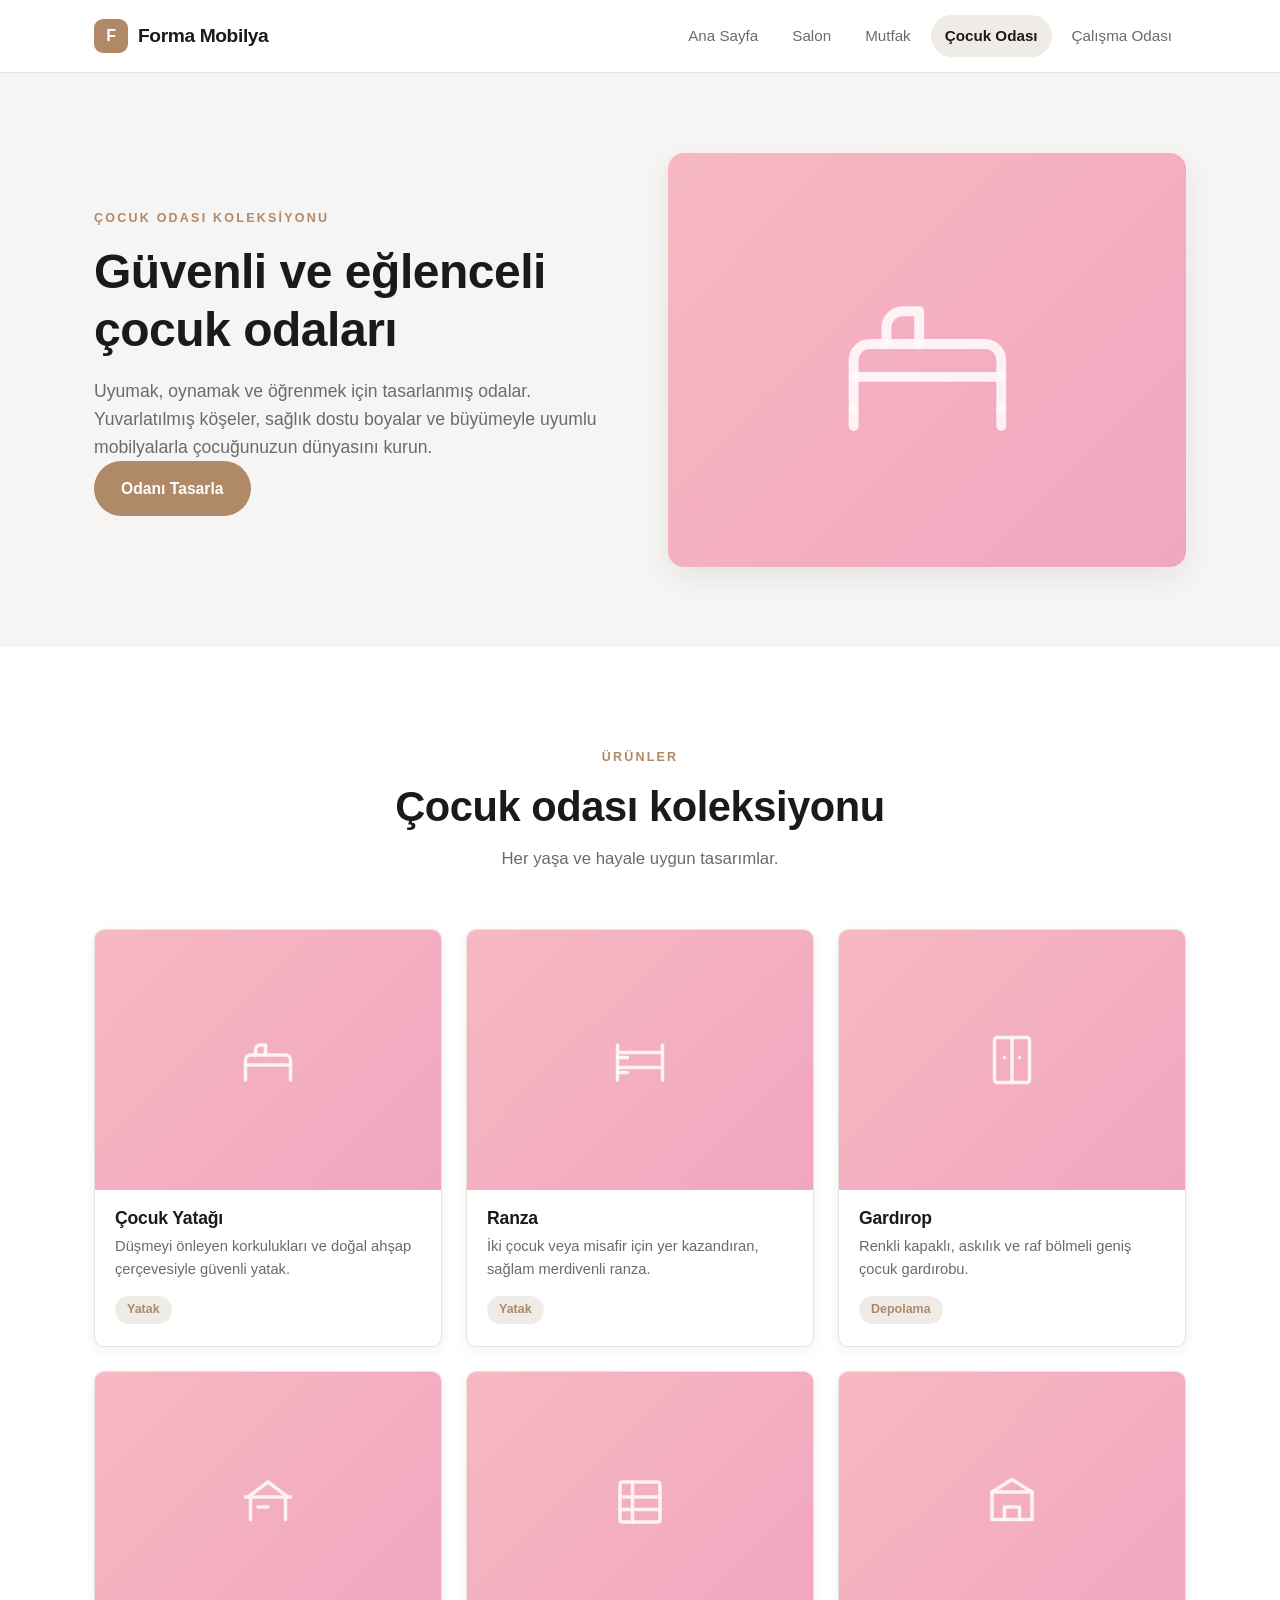
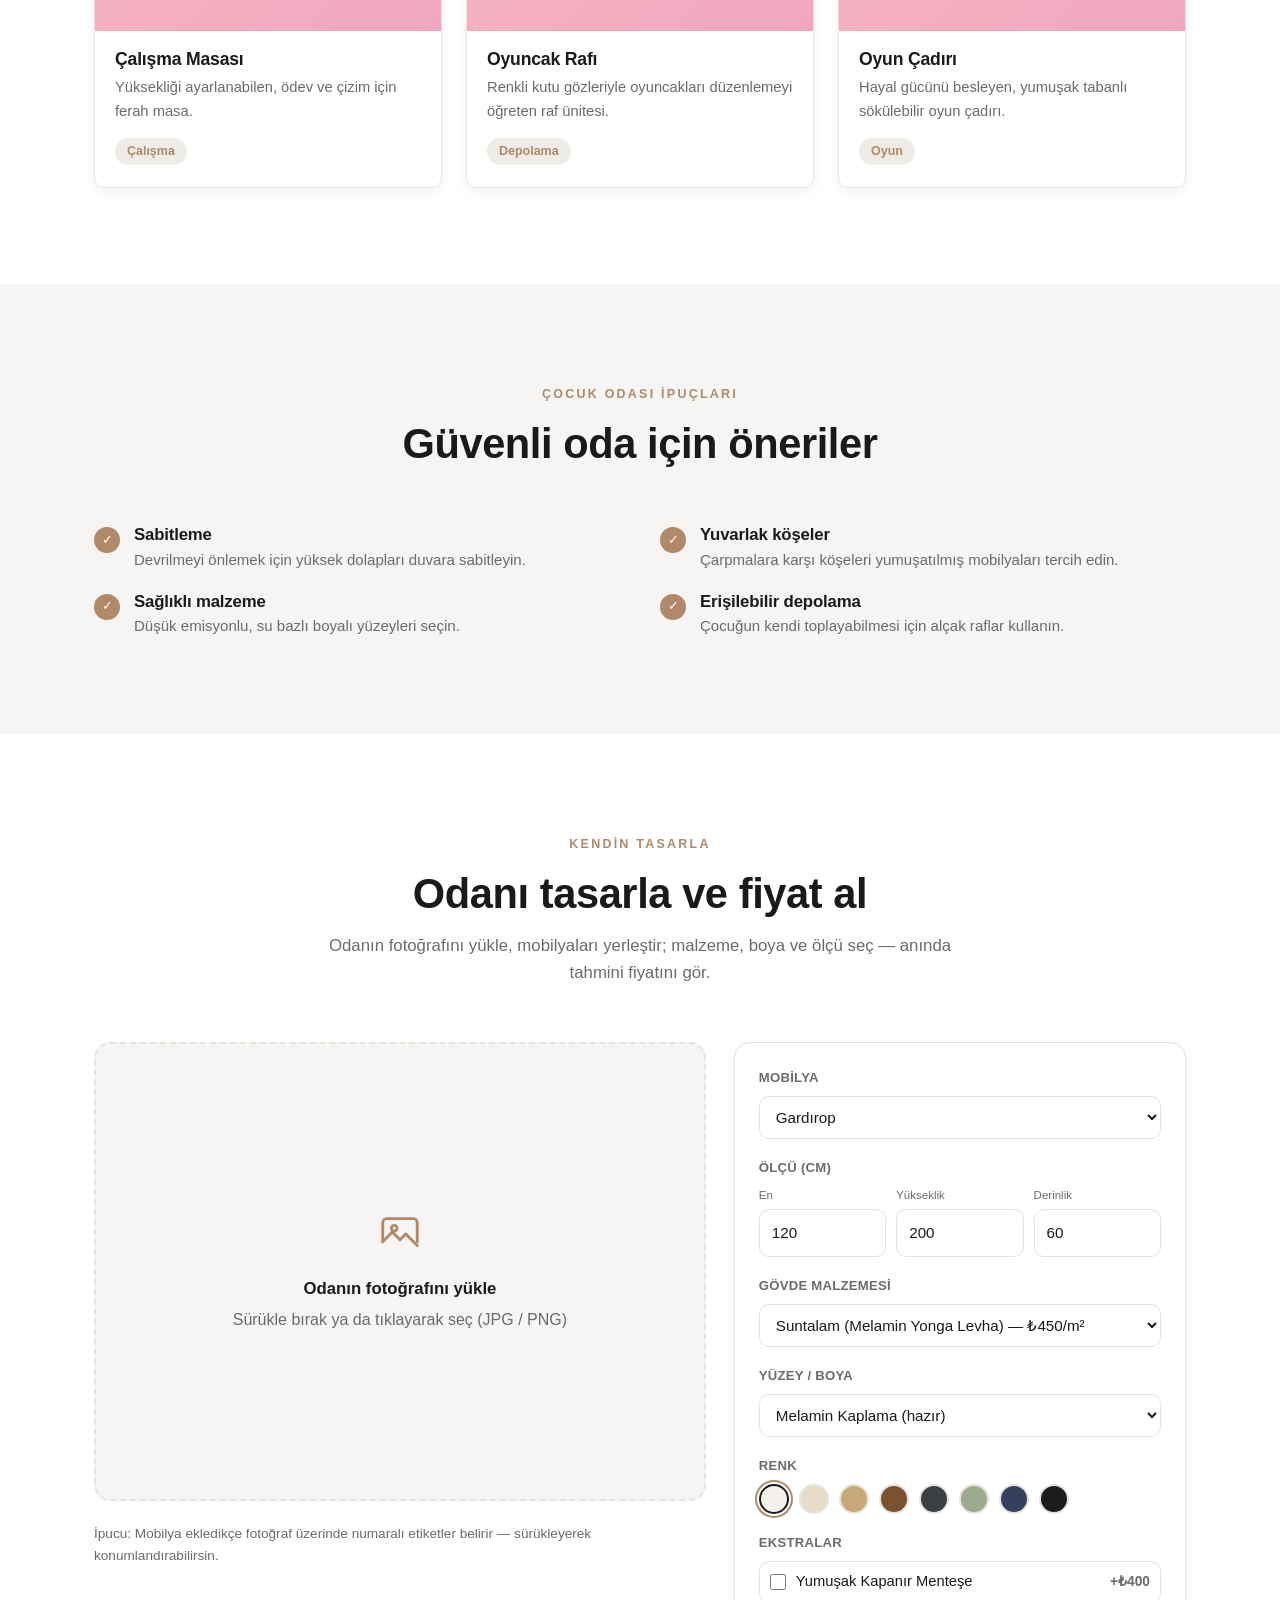
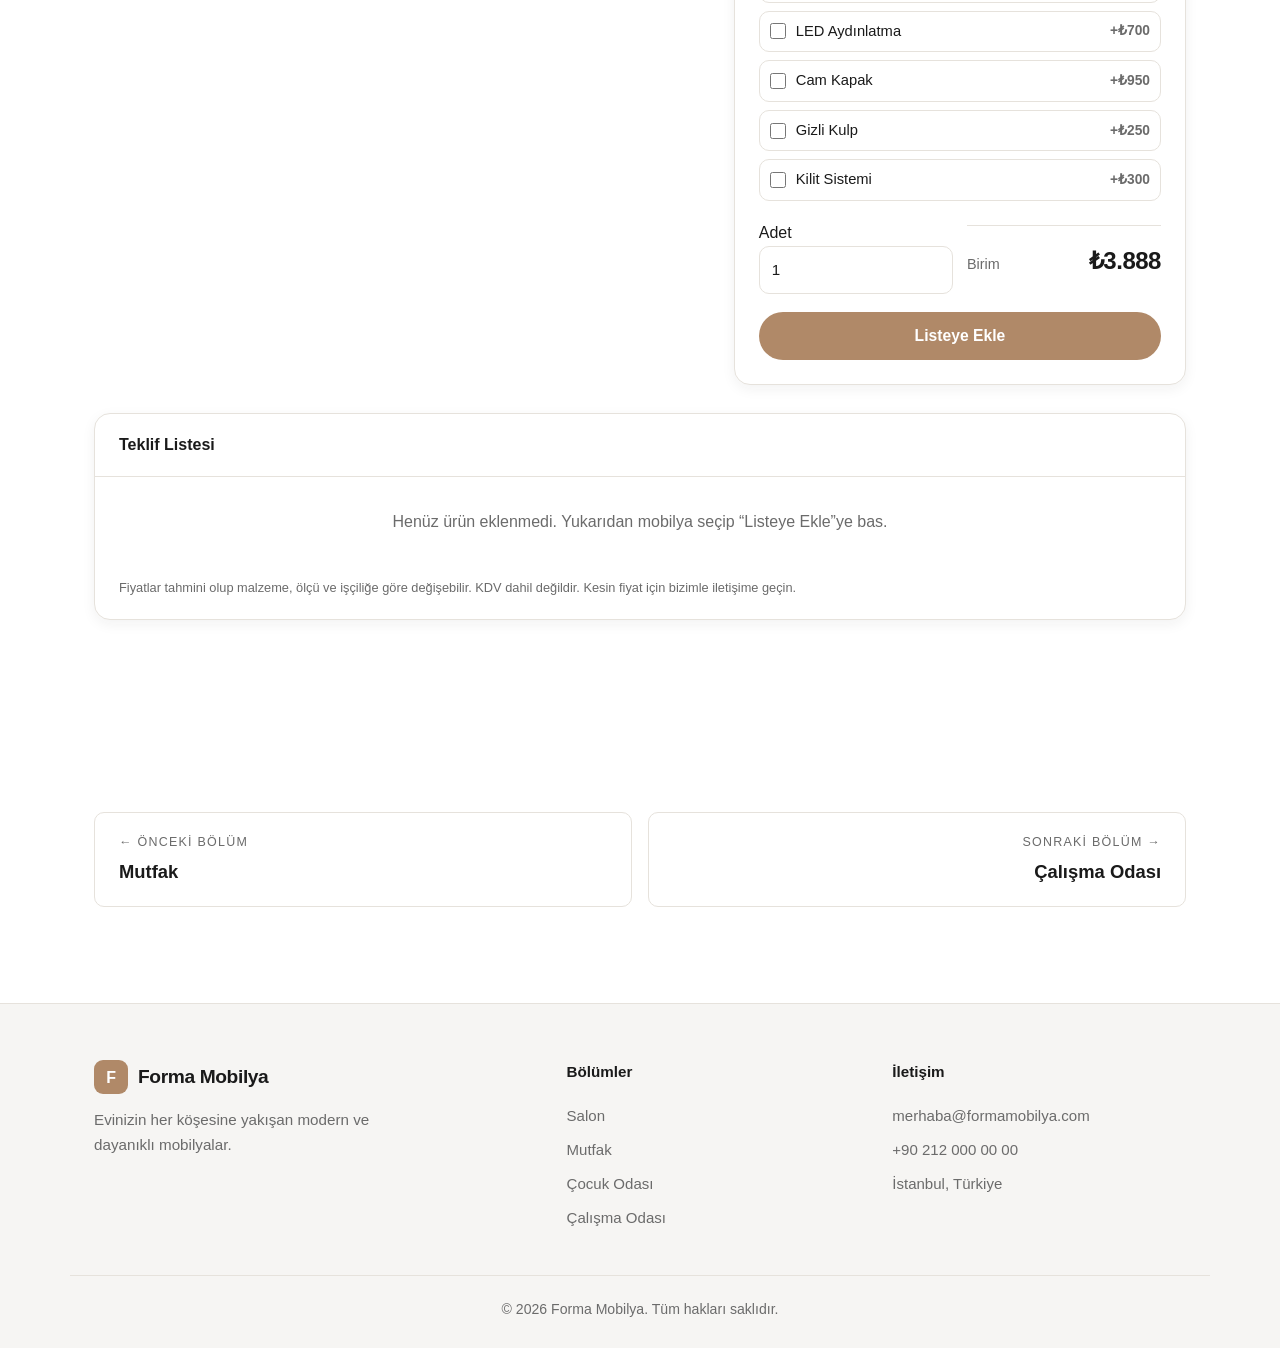
==== cocuk-odasi.html @ b3ec8edc "Forma Mobilya tanıtım sitesi: çok sayfalı yapı + Odanı Tasarla konfigüratörü" ====
<!DOCTYPE html>
<html lang="tr">
  <head>
    <meta charset="UTF-8" />
    <meta name="viewport" content="width=device-width, initial-scale=1.0" />
    <title>Çocuk Odası — Forma Mobilya</title>
    <meta
      name="description"
      content="Forma Mobilya çocuk odası koleksiyonu: çocuk yatakları, ranzalar, gardıroplar ve çalışma masaları."
    />
    <link rel="stylesheet" href="css/style.css" />
    <link rel="stylesheet" href="css/configurator.css" />
  </head>
  <body>
    <!-- Header -->
    <header class="site-header">
      <div class="container nav">
        <a href="index.html" class="brand">
          <span class="brand-mark">F</span>
          Forma Mobilya
        </a>
        <button class="nav-toggle" aria-label="Menü" aria-expanded="false">
          <span></span><span></span><span></span>
        </button>
        <nav class="nav-links">
          <a href="index.html">Ana Sayfa</a>
          <a href="salon.html">Salon</a>
          <a href="mutfak.html">Mutfak</a>
          <a href="cocuk-odasi.html">Çocuk Odası</a>
          <a href="calisma-odasi.html">Çalışma Odası</a>
        </nav>
      </div>
    </header>

    <!-- Page hero -->
    <section class="page-hero">
      <div class="container page-hero-grid">
        <div class="reveal">
          <span class="eyebrow">Çocuk odası koleksiyonu</span>
          <h1>Güvenli ve eğlenceli çocuk odaları</h1>
          <p>
            Uyumak, oynamak ve öğrenmek için tasarlanmış odalar. Yuvarlatılmış
            köşeler, sağlık dostu boyalar ve büyümeyle uyumlu mobilyalarla
            çocuğunuzun dünyasını kurun.
          </p>
          <div class="hero-actions">
            <a href="#tasarla" class="btn btn--primary">Odanı Tasarla</a>
          </div>
        </div>
        <div class="page-hero-visual bg-cocuk reveal" aria-hidden="true">
          <svg viewBox="0 0 24 24" fill="none" stroke="currentColor" stroke-width="1.2" stroke-linecap="round" stroke-linejoin="round"><path d="M3 18v-6a2 2 0 0 1 2-2h14a2 2 0 0 1 2 2v6"/><path d="M3 14h18M3 18v2M21 18v2"/><path d="M7 10V8a2 2 0 0 1 2-2h2v4"/></svg>
        </div>
      </div>
    </section>

    <!-- Ürün galerisi -->
    <section class="section">
      <div class="container">
        <div class="section-head reveal">
          <span class="eyebrow">Ürünler</span>
          <h2>Çocuk odası koleksiyonu</h2>
          <p>Her yaşa ve hayale uygun tasarımlar.</p>
        </div>
        <div class="product-grid">
          <article class="product-card reveal">
            <div class="product-visual bg-cocuk"><svg viewBox="0 0 24 24" fill="none" stroke="currentColor" stroke-width="1.4" stroke-linecap="round" stroke-linejoin="round"><path d="M3 18v-6a2 2 0 0 1 2-2h14a2 2 0 0 1 2 2v6"/><path d="M3 14h18M3 18v2M21 18v2"/><path d="M7 10V8a2 2 0 0 1 2-2h2v4"/></svg></div>
            <div class="product-body">
              <h3>Çocuk Yatağı</h3>
              <p>Düşmeyi önleyen korkulukları ve doğal ahşap çerçevesiyle güvenli yatak.</p>
              <span class="product-tag">Yatak</span>
            </div>
          </article>

          <article class="product-card reveal">
            <div class="product-visual bg-cocuk"><svg viewBox="0 0 24 24" fill="none" stroke="currentColor" stroke-width="1.4" stroke-linecap="round" stroke-linejoin="round"><path d="M3 20V6M21 20V6M3 9h18M3 15h18"/><path d="M3 11h4M3 17h4"/></svg></div>
            <div class="product-body">
              <h3>Ranza</h3>
              <p>İki çocuk veya misafir için yer kazandıran, sağlam merdivenli ranza.</p>
              <span class="product-tag">Yatak</span>
            </div>
          </article>

          <article class="product-card reveal">
            <div class="product-visual bg-cocuk"><svg viewBox="0 0 24 24" fill="none" stroke="currentColor" stroke-width="1.4" stroke-linecap="round" stroke-linejoin="round"><rect x="5" y="3" width="14" height="18" rx="1"/><path d="M12 3v18M9 11h.01M15 11h.01"/></svg></div>
            <div class="product-body">
              <h3>Gardırop</h3>
              <p>Renkli kapaklı, askılık ve raf bölmeli geniş çocuk gardırobu.</p>
              <span class="product-tag">Depolama</span>
            </div>
          </article>

          <article class="product-card reveal">
            <div class="product-visual bg-cocuk"><svg viewBox="0 0 24 24" fill="none" stroke="currentColor" stroke-width="1.4" stroke-linecap="round" stroke-linejoin="round"><path d="M3 10h18M5 10v9M19 10v9"/><path d="M4 10 12 4l8 6M8 14h4"/></svg></div>
            <div class="product-body">
              <h3>Çalışma Masası</h3>
              <p>Yüksekliği ayarlanabilen, ödev ve çizim için ferah masa.</p>
              <span class="product-tag">Çalışma</span>
            </div>
          </article>

          <article class="product-card reveal">
            <div class="product-visual bg-cocuk"><svg viewBox="0 0 24 24" fill="none" stroke="currentColor" stroke-width="1.4" stroke-linecap="round" stroke-linejoin="round"><rect x="4" y="4" width="16" height="16" rx="1"/><path d="M4 10h16M4 15h16M9 4v16"/></svg></div>
            <div class="product-body">
              <h3>Oyuncak Rafı</h3>
              <p>Renkli kutu gözleriyle oyuncakları düzenlemeyi öğreten raf ünitesi.</p>
              <span class="product-tag">Depolama</span>
            </div>
          </article>

          <article class="product-card reveal">
            <div class="product-visual bg-cocuk"><svg viewBox="0 0 24 24" fill="none" stroke="currentColor" stroke-width="1.4" stroke-linecap="round" stroke-linejoin="round"><path d="M4 8h16v11H4z"/><path d="M4 8 12 3l8 5M9 19v-5h6v5"/></svg></div>
            <div class="product-body">
              <h3>Oyun Çadırı</h3>
              <p>Hayal gücünü besleyen, yumuşak tabanlı sökülebilir oyun çadırı.</p>
              <span class="product-tag">Oyun</span>
            </div>
          </article>
        </div>
      </div>
    </section>

    <!-- Özellikler -->
    <section class="section section--surface">
      <div class="container">
        <div class="section-head reveal">
          <span class="eyebrow">Çocuk odası ipuçları</span>
          <h2>Güvenli oda için öneriler</h2>
        </div>
        <div class="feature-list">
          <div class="feature-item reveal"><span class="check">✓</span><div><h3>Sabitleme</h3><p>Devrilmeyi önlemek için yüksek dolapları duvara sabitleyin.</p></div></div>
          <div class="feature-item reveal"><span class="check">✓</span><div><h3>Yuvarlak köşeler</h3><p>Çarpmalara karşı köşeleri yumuşatılmış mobilyaları tercih edin.</p></div></div>
          <div class="feature-item reveal"><span class="check">✓</span><div><h3>Sağlıklı malzeme</h3><p>Düşük emisyonlu, su bazlı boyalı yüzeyleri seçin.</p></div></div>
          <div class="feature-item reveal"><span class="check">✓</span><div><h3>Erişilebilir depolama</h3><p>Çocuğun kendi toplayabilmesi için alçak raflar kullanın.</p></div></div>
        </div>
      </div>
    </section>

    <!-- Odanı Tasarla -->
    <section class="section" id="tasarla">
      <div class="container">
        <div class="section-head reveal">
          <span class="eyebrow">Kendin tasarla</span>
          <h2>Odanı tasarla ve fiyat al</h2>
          <p>Odanın fotoğrafını yükle, mobilyaları yerleştir; malzeme, boya ve ölçü seç — anında tahmini fiyatını gör.</p>
        </div>
        <div data-room="cocuk"></div>
      </div>
    </section>

    <!-- Oda navigasyon -->
    <section class="section">
      <div class="container room-nav">
        <a href="mutfak.html" class="prev">
          <div class="dir">← Önceki bölüm</div>
          <div class="name">Mutfak</div>
        </a>
        <a href="calisma-odasi.html" class="next">
          <div class="dir">Sonraki bölüm →</div>
          <div class="name">Çalışma Odası</div>
        </a>
      </div>
    </section>

    <!-- Footer -->
    <footer class="site-footer">
      <div class="container footer-grid">
        <div class="footer-brand">
          <a href="index.html" class="brand"><span class="brand-mark">F</span> Forma Mobilya</a>
          <p>Evinizin her köşesine yakışan modern ve dayanıklı mobilyalar.</p>
        </div>
        <div class="footer-col">
          <h4>Bölümler</h4>
          <a href="salon.html">Salon</a>
          <a href="mutfak.html">Mutfak</a>
          <a href="cocuk-odasi.html">Çocuk Odası</a>
          <a href="calisma-odasi.html">Çalışma Odası</a>
        </div>
        <div class="footer-col">
          <h4>İletişim</h4>
          <a href="mailto:merhaba@formamobilya.com">merhaba@formamobilya.com</a>
          <a href="tel:+902120000000">+90 212 000 00 00</a>
          <a href="#">İstanbul, Türkiye</a>
        </div>
      </div>
      <div class="footer-bottom container">
        © <span data-year>2026</span> Forma Mobilya. Tüm hakları saklıdır.
      </div>
    </footer>

    <script src="js/main.js"></script>
    <script src="js/fiyatlar.js"></script>
    <script src="js/configurator.js"></script>
  </body>
</html>
---- css/style.css ----
/* ===== Forma Mobilya — Ortak Stil ===== */

:root {
  /* Renkler */
  --bg: #ffffff;
  --surface: #f6f5f3;
  --surface-2: #efece7;
  --text: #1a1a1a;
  --muted: #6b6b6b;
  --border: #e6e2dc;
  --accent: #b08968;
  --accent-dark: #8c6a4f;

  /* Oda gradyanları (placeholder görseller) */
  --grad-salon: linear-gradient(135deg, #c8a98a, #8c6a4f);
  --grad-mutfak: linear-gradient(135deg, #a7c4bc, #6b9080);
  --grad-cocuk: linear-gradient(135deg, #f6b8c1, #f1a6c0);
  --grad-calisma: linear-gradient(135deg, #9aa7c7, #5c6b9a);

  /* Boşluk & şekil */
  --radius: 16px;
  --radius-sm: 10px;
  --shadow: 0 10px 30px rgba(26, 26, 26, 0.08);
  --shadow-sm: 0 4px 14px rgba(26, 26, 26, 0.06);
  --maxw: 1140px;

  --font: -apple-system, BlinkMacSystemFont, "Segoe UI", Roboto, "Helvetica Neue",
    Arial, sans-serif;
}

/* ===== Reset ===== */
*,
*::before,
*::after {
  box-sizing: border-box;
  margin: 0;
  padding: 0;
}

html {
  scroll-behavior: smooth;
}

body {
  font-family: var(--font);
  color: var(--text);
  background: var(--bg);
  line-height: 1.6;
  -webkit-font-smoothing: antialiased;
}

img {
  max-width: 100%;
  display: block;
}

a {
  color: inherit;
  text-decoration: none;
}

ul {
  list-style: none;
}

/* ===== Layout yardımcıları ===== */
.container {
  width: 100%;
  max-width: var(--maxw);
  margin: 0 auto;
  padding: 0 24px;
}

.section {
  padding: clamp(48px, 8vw, 96px) 0;
}

.section--surface {
  background: var(--surface);
}

.section-head {
  max-width: 640px;
  margin: 0 auto clamp(32px, 5vw, 56px);
  text-align: center;
}

.eyebrow {
  display: inline-block;
  font-size: 0.78rem;
  letter-spacing: 0.18em;
  text-transform: uppercase;
  color: var(--accent);
  font-weight: 600;
  margin-bottom: 14px;
}

h1,
h2,
h3 {
  line-height: 1.2;
  font-weight: 700;
  letter-spacing: -0.01em;
}

.section-head h2 {
  font-size: clamp(1.8rem, 4vw, 2.6rem);
}

.section-head p {
  color: var(--muted);
  margin-top: 14px;
  font-size: 1.05rem;
}

/* ===== Buton ===== */
.btn {
  display: inline-flex;
  align-items: center;
  gap: 8px;
  padding: 14px 26px;
  border-radius: 100px;
  font-weight: 600;
  font-size: 0.98rem;
  cursor: pointer;
  border: 1px solid transparent;
  transition: transform 0.2s ease, background 0.2s ease, color 0.2s ease;
}

.btn--primary {
  background: var(--accent);
  color: #fff;
}

.btn--primary:hover {
  background: var(--accent-dark);
  transform: translateY(-2px);
}

.btn--ghost {
  background: transparent;
  color: var(--text);
  border-color: var(--border);
}

.btn--ghost:hover {
  background: var(--surface);
  transform: translateY(-2px);
}

/* ===== Header / Navbar ===== */
.site-header {
  position: sticky;
  top: 0;
  z-index: 50;
  background: rgba(255, 255, 255, 0.85);
  backdrop-filter: blur(12px);
  border-bottom: 1px solid var(--border);
}

.nav {
  display: flex;
  align-items: center;
  justify-content: space-between;
  height: 72px;
}

.brand {
  display: flex;
  align-items: center;
  gap: 10px;
  font-weight: 700;
  font-size: 1.2rem;
  letter-spacing: -0.02em;
}

.brand .brand-mark {
  width: 34px;
  height: 34px;
  border-radius: 9px;
  background: var(--accent);
  display: grid;
  place-items: center;
  color: #fff;
  font-size: 1rem;
}

.nav-links {
  display: flex;
  align-items: center;
  gap: 6px;
}

.nav-links a {
  padding: 9px 14px;
  border-radius: 100px;
  font-size: 0.95rem;
  color: var(--muted);
  font-weight: 500;
  transition: color 0.2s ease, background 0.2s ease;
}

.nav-links a:hover {
  color: var(--text);
  background: var(--surface);
}

.nav-links a.active {
  color: var(--text);
  background: var(--surface-2);
  font-weight: 600;
}

.nav-toggle {
  display: none;
  flex-direction: column;
  gap: 5px;
  background: none;
  border: none;
  cursor: pointer;
  padding: 8px;
}

.nav-toggle span {
  width: 24px;
  height: 2px;
  background: var(--text);
  border-radius: 2px;
  transition: transform 0.3s ease, opacity 0.3s ease;
}

.nav-toggle.open span:nth-child(1) {
  transform: translateY(7px) rotate(45deg);
}
.nav-toggle.open span:nth-child(2) {
  opacity: 0;
}
.nav-toggle.open span:nth-child(3) {
  transform: translateY(-7px) rotate(-45deg);
}

/* ===== Hero ===== */
.hero {
  padding: clamp(56px, 9vw, 110px) 0;
  background: linear-gradient(180deg, var(--surface), var(--bg));
}

.hero-grid {
  display: grid;
  grid-template-columns: 1.05fr 0.95fr;
  align-items: center;
  gap: clamp(32px, 5vw, 64px);
}

.hero h1 {
  font-size: clamp(2.2rem, 5.5vw, 3.6rem);
}

.hero p {
  color: var(--muted);
  font-size: 1.12rem;
  margin: 20px 0 32px;
  max-width: 520px;
}

.hero-actions {
  display: flex;
  gap: 14px;
  flex-wrap: wrap;
}

.hero-visual {
  aspect-ratio: 4 / 3;
  border-radius: var(--radius);
  background: var(--grad-salon);
  box-shadow: var(--shadow);
  position: relative;
  overflow: hidden;
}

.hero-visual::after {
  content: "";
  position: absolute;
  inset: 0;
  background: radial-gradient(
    circle at 30% 30%,
    rgba(255, 255, 255, 0.35),
    transparent 55%
  );
}

/* Page hero (oda sayfaları) */
.page-hero {
  padding: clamp(48px, 7vw, 80px) 0;
  background: var(--surface);
}

.page-hero-grid {
  display: grid;
  grid-template-columns: 1fr 1fr;
  gap: clamp(28px, 5vw, 56px);
  align-items: center;
}

.page-hero h1 {
  font-size: clamp(2rem, 5vw, 3rem);
}

.page-hero p {
  color: var(--muted);
  font-size: 1.1rem;
  margin-top: 18px;
}

.page-hero-visual {
  aspect-ratio: 5 / 4;
  border-radius: var(--radius);
  box-shadow: var(--shadow);
  position: relative;
  overflow: hidden;
  display: grid;
  place-items: center;
  color: rgba(255, 255, 255, 0.9);
}

.page-hero-visual svg {
  width: 38%;
  height: auto;
  opacity: 0.92;
}

/* ===== Oda kartları (ana sayfa) ===== */
.rooms-grid {
  display: grid;
  grid-template-columns: repeat(2, 1fr);
  gap: 24px;
}

.room-card {
  display: flex;
  flex-direction: column;
  background: var(--bg);
  border: 1px solid var(--border);
  border-radius: var(--radius);
  overflow: hidden;
  box-shadow: var(--shadow-sm);
  transition: transform 0.25s ease, box-shadow 0.25s ease;
}

.room-card:hover {
  transform: translateY(-6px);
  box-shadow: var(--shadow);
}

.room-card-visual {
  aspect-ratio: 16 / 10;
  display: grid;
  place-items: center;
  color: rgba(255, 255, 255, 0.92);
}

.room-card-visual svg {
  width: 76px;
  height: 76px;
}

.room-card-body {
  padding: 24px 24px 28px;
}

.room-card-body h3 {
  font-size: 1.35rem;
}

.room-card-body p {
  color: var(--muted);
  margin: 10px 0 18px;
  font-size: 0.98rem;
}

.room-card-link {
  font-weight: 600;
  color: var(--accent);
  display: inline-flex;
  align-items: center;
  gap: 6px;
}

.room-card-link span {
  transition: transform 0.2s ease;
}

.room-card:hover .room-card-link span {
  transform: translateX(4px);
}

.bg-salon {
  background: var(--grad-salon);
}
.bg-mutfak {
  background: var(--grad-mutfak);
}
.bg-cocuk {
  background: var(--grad-cocuk);
}
.bg-calisma {
  background: var(--grad-calisma);
}

/* ===== Değerler / özellikler şeridi ===== */
.values-grid {
  display: grid;
  grid-template-columns: repeat(3, 1fr);
  gap: 24px;
}

.value {
  text-align: center;
  padding: 8px;
}

.value .value-icon {
  width: 56px;
  height: 56px;
  margin: 0 auto 16px;
  border-radius: 14px;
  background: var(--surface-2);
  display: grid;
  place-items: center;
  color: var(--accent);
}

.value h3 {
  font-size: 1.15rem;
}

.value p {
  color: var(--muted);
  margin-top: 8px;
  font-size: 0.96rem;
}

/* ===== Ürün galerisi (oda sayfaları) ===== */
.product-grid {
  display: grid;
  grid-template-columns: repeat(3, 1fr);
  gap: 24px;
}

.product-card {
  background: var(--bg);
  border: 1px solid var(--border);
  border-radius: var(--radius-sm);
  overflow: hidden;
  box-shadow: var(--shadow-sm);
  transition: transform 0.25s ease, box-shadow 0.25s ease;
}

.product-card:hover {
  transform: translateY(-5px);
  box-shadow: var(--shadow);
}

.product-visual {
  aspect-ratio: 4 / 3;
  display: grid;
  place-items: center;
  color: rgba(255, 255, 255, 0.9);
  position: relative;
}

.product-visual svg {
  width: 60px;
  height: 60px;
  opacity: 0.92;
}

.product-body {
  padding: 18px 20px 22px;
}

.product-body h3 {
  font-size: 1.1rem;
}

.product-body p {
  color: var(--muted);
  font-size: 0.92rem;
  margin-top: 6px;
}

.product-tag {
  display: inline-block;
  margin-top: 14px;
  font-size: 0.78rem;
  font-weight: 600;
  color: var(--accent);
  background: var(--surface-2);
  padding: 4px 12px;
  border-radius: 100px;
}

/* ===== Özellik listesi (oda ipuçları) ===== */
.feature-list {
  display: grid;
  grid-template-columns: repeat(2, 1fr);
  gap: 20px 40px;
}

.feature-item {
  display: flex;
  gap: 14px;
  align-items: flex-start;
}

.feature-item .check {
  flex: 0 0 auto;
  width: 26px;
  height: 26px;
  border-radius: 50%;
  background: var(--accent);
  color: #fff;
  display: grid;
  place-items: center;
  font-size: 0.8rem;
  margin-top: 2px;
}

.feature-item h3 {
  font-size: 1.05rem;
}

.feature-item p {
  color: var(--muted);
  font-size: 0.94rem;
  margin-top: 2px;
}

/* ===== CTA bandı ===== */
.cta-band {
  background: var(--text);
  color: #fff;
  border-radius: var(--radius);
  padding: clamp(36px, 6vw, 64px);
  text-align: center;
}

.cta-band h2 {
  font-size: clamp(1.6rem, 4vw, 2.4rem);
}

.cta-band p {
  color: rgba(255, 255, 255, 0.7);
  margin: 14px auto 28px;
  max-width: 520px;
}

.cta-band .btn--primary {
  background: var(--accent);
}
.cta-band .btn--primary:hover {
  background: var(--accent-dark);
}

/* ===== Oda alt navigasyon (önceki / sonraki) ===== */
.room-nav {
  display: flex;
  justify-content: space-between;
  gap: 16px;
  flex-wrap: wrap;
}

.room-nav a {
  flex: 1 1 240px;
  border: 1px solid var(--border);
  border-radius: var(--radius-sm);
  padding: 20px 24px;
  transition: background 0.2s ease, transform 0.2s ease;
}

.room-nav a:hover {
  background: var(--surface);
  transform: translateY(-3px);
}

.room-nav .dir {
  font-size: 0.78rem;
  letter-spacing: 0.1em;
  text-transform: uppercase;
  color: var(--muted);
}

.room-nav .name {
  font-weight: 700;
  font-size: 1.15rem;
  margin-top: 4px;
}

.room-nav .next {
  text-align: right;
}

/* ===== Footer ===== */
.site-footer {
  background: var(--surface);
  border-top: 1px solid var(--border);
  padding: 56px 0 28px;
}

.footer-grid {
  display: grid;
  grid-template-columns: 1.5fr 1fr 1fr;
  gap: 32px;
}

.footer-brand p {
  color: var(--muted);
  margin-top: 14px;
  max-width: 320px;
  font-size: 0.95rem;
}

.footer-col h4 {
  font-size: 0.95rem;
  margin-bottom: 14px;
}

.footer-col a {
  display: block;
  color: var(--muted);
  padding: 5px 0;
  font-size: 0.94rem;
  transition: color 0.2s ease;
}

.footer-col a:hover {
  color: var(--text);
}

.footer-bottom {
  margin-top: 40px;
  padding-top: 22px;
  border-top: 1px solid var(--border);
  text-align: center;
  color: var(--muted);
  font-size: 0.88rem;
}

/* ===== Reveal animasyonu ===== */
.reveal {
  opacity: 0;
  transform: translateY(24px);
  transition: opacity 0.6s ease, transform 0.6s ease;
}

.reveal.is-visible {
  opacity: 1;
  transform: none;
}

/* ===== Responsive ===== */
@media (max-width: 860px) {
  .hero-grid,
  .page-hero-grid,
  .footer-grid {
    grid-template-columns: 1fr;
  }

  .hero-visual,
  .page-hero-visual {
    order: -1;
  }

  .rooms-grid,
  .product-grid,
  .values-grid,
  .feature-list {
    grid-template-columns: 1fr;
  }

  .nav-links {
    position: fixed;
    inset: 72px 0 auto 0;
    flex-direction: column;
    align-items: stretch;
    gap: 4px;
    background: var(--bg);
    border-bottom: 1px solid var(--border);
    padding: 16px 24px 24px;
    transform: translateY(-120%);
    transition: transform 0.3s ease;
    box-shadow: var(--shadow);
  }

  .nav-links.open {
    transform: translateY(0);
  }

  .nav-links a {
    padding: 12px 14px;
  }

  .nav-toggle {
    display: flex;
  }
}

@media (max-width: 560px) {
  .product-grid {
    grid-template-columns: 1fr;
  }
  .hero-actions {
    width: 100%;
  }
  .btn {
    flex: 1 1 auto;
    justify-content: center;
  }
}
---- css/configurator.css ----
/* ===== Forma Mobilya — Oda Tasarlayıcı (Configurator) ===== */

.cfg {
  display: grid;
  grid-template-columns: 1.15fr 0.85fr;
  gap: 28px;
  align-items: start;
}

/* --- Sahne / fotoğraf alanı --- */
.cfg-stage {
  position: sticky;
  top: 92px;
}

.cfg-photo {
  position: relative;
  aspect-ratio: 4 / 3;
  border-radius: var(--radius);
  border: 2px dashed var(--border);
  background: var(--surface);
  background-size: cover;
  background-position: center;
  overflow: hidden;
  display: grid;
  place-items: center;
  text-align: center;
  cursor: pointer;
  transition: border-color 0.2s ease, background-color 0.2s ease;
}

.cfg-photo.dragover {
  border-color: var(--accent);
  background-color: var(--surface-2);
}

.cfg-photo.has-photo {
  border-style: solid;
  cursor: default;
}

.cfg-photo-empty {
  padding: 24px;
  color: var(--muted);
  pointer-events: none;
}

.cfg-photo-empty svg {
  width: 46px;
  height: 46px;
  color: var(--accent);
  margin-bottom: 12px;
}

.cfg-photo-empty strong {
  display: block;
  color: var(--text);
  font-size: 1.05rem;
  margin-bottom: 4px;
}

.cfg-photo.has-photo .cfg-photo-empty {
  display: none;
}

/* Fotoğraf üzerindeki sürüklenebilir mobilya etiketleri */
.cfg-marker {
  position: absolute;
  top: 40%;
  left: 40%;
  display: flex;
  align-items: center;
  gap: 6px;
  padding: 6px 10px 6px 6px;
  background: rgba(26, 26, 26, 0.82);
  color: #fff;
  border-radius: 100px;
  font-size: 0.78rem;
  font-weight: 600;
  cursor: grab;
  user-select: none;
  touch-action: none;
  box-shadow: 0 4px 12px rgba(0, 0, 0, 0.25);
  white-space: nowrap;
}

.cfg-marker.dragging {
  cursor: grabbing;
  transform: scale(1.05);
}

.cfg-marker .num {
  width: 18px;
  height: 18px;
  border-radius: 50%;
  background: var(--accent);
  display: grid;
  place-items: center;
  font-size: 0.7rem;
}

.cfg-photo-actions {
  display: flex;
  gap: 10px;
  margin-top: 12px;
  flex-wrap: wrap;
}

.cfg-photo-actions .cfg-link {
  font-size: 0.88rem;
  color: var(--muted);
  cursor: pointer;
  border: none;
  background: none;
  padding: 4px 0;
  font-weight: 600;
}

.cfg-photo-actions .cfg-link:hover {
  color: var(--text);
}

.cfg-hint {
  font-size: 0.85rem;
  color: var(--muted);
  margin-top: 10px;
}

/* --- Konfigürasyon paneli --- */
.cfg-panel {
  background: var(--bg);
  border: 1px solid var(--border);
  border-radius: var(--radius);
  padding: 24px;
  box-shadow: var(--shadow-sm);
}

.cfg-field {
  margin-bottom: 18px;
}

.cfg-field > label,
.cfg-label {
  display: block;
  font-size: 0.82rem;
  font-weight: 700;
  letter-spacing: 0.02em;
  text-transform: uppercase;
  color: var(--muted);
  margin-bottom: 8px;
}

.cfg-select,
.cfg-input {
  width: 100%;
  padding: 11px 12px;
  border: 1px solid var(--border);
  border-radius: var(--radius-sm);
  background: var(--bg);
  font: inherit;
  font-size: 0.95rem;
  color: var(--text);
}

.cfg-select:focus,
.cfg-input:focus {
  outline: none;
  border-color: var(--accent);
}

.cfg-dims {
  display: grid;
  grid-template-columns: repeat(3, 1fr);
  gap: 10px;
}

.cfg-dims small {
  display: block;
  font-size: 0.72rem;
  color: var(--muted);
  margin-bottom: 4px;
}

/* Renk paleti */
.cfg-colors {
  display: flex;
  flex-wrap: wrap;
  gap: 10px;
}

.cfg-swatch {
  width: 30px;
  height: 30px;
  border-radius: 50%;
  border: 2px solid var(--border);
  cursor: pointer;
  position: relative;
  transition: transform 0.15s ease;
}

.cfg-swatch:hover {
  transform: scale(1.1);
}

.cfg-swatch.selected {
  border-color: var(--text);
  box-shadow: 0 0 0 2px var(--bg), 0 0 0 4px var(--accent);
}

/* Ekstralar */
.cfg-extras {
  display: grid;
  gap: 8px;
}

.cfg-check {
  display: flex;
  align-items: center;
  gap: 10px;
  font-size: 0.92rem;
  cursor: pointer;
  padding: 8px 10px;
  border: 1px solid var(--border);
  border-radius: var(--radius-sm);
  transition: border-color 0.2s ease, background 0.2s ease;
}

.cfg-check:hover {
  border-color: var(--accent);
}

.cfg-check input {
  accent-color: var(--accent);
  width: 16px;
  height: 16px;
}

.cfg-check .cfg-extra-price {
  margin-left: auto;
  color: var(--muted);
  font-size: 0.86rem;
  font-weight: 600;
}

/* Anlık fiyat + ekle */
.cfg-unit {
  display: flex;
  align-items: baseline;
  justify-content: space-between;
  margin: 6px 0 14px;
  padding-top: 16px;
  border-top: 1px solid var(--border);
}

.cfg-unit .cfg-unit-label {
  font-size: 0.9rem;
  color: var(--muted);
}

.cfg-unit .cfg-unit-price {
  font-size: 1.5rem;
  font-weight: 800;
  letter-spacing: -0.02em;
}

.cfg-add {
  width: 100%;
  justify-content: center;
}

.cfg-qty-row {
  display: grid;
  grid-template-columns: 1fr 1fr;
  gap: 14px;
  align-items: end;
}

/* --- Sepet / teklif --- */
.cfg-cart {
  margin-top: 28px;
  background: var(--bg);
  border: 1px solid var(--border);
  border-radius: var(--radius);
  overflow: hidden;
  box-shadow: var(--shadow-sm);
}

.cfg-cart-head {
  padding: 18px 24px;
  border-bottom: 1px solid var(--border);
  font-weight: 700;
}

.cfg-cart-empty {
  padding: 32px 24px;
  text-align: center;
  color: var(--muted);
}

.cfg-table {
  width: 100%;
  border-collapse: collapse;
}

.cfg-table th,
.cfg-table td {
  text-align: left;
  padding: 12px 16px;
  font-size: 0.9rem;
  border-bottom: 1px solid var(--border);
  vertical-align: top;
}

.cfg-table th {
  font-size: 0.74rem;
  letter-spacing: 0.04em;
  text-transform: uppercase;
  color: var(--muted);
  background: var(--surface);
}

.cfg-table td .cfg-item-name {
  font-weight: 700;
}

.cfg-table td .cfg-item-spec {
  color: var(--muted);
  font-size: 0.82rem;
  margin-top: 2px;
}

.cfg-table .cfg-num-cell {
  width: 34px;
}

.cfg-table .cfg-item-num {
  width: 22px;
  height: 22px;
  border-radius: 50%;
  background: var(--surface-2);
  display: grid;
  place-items: center;
  font-size: 0.78rem;
  font-weight: 700;
}

.cfg-table .price-cell {
  text-align: right;
  font-weight: 700;
  white-space: nowrap;
}

.cfg-remove {
  border: none;
  background: none;
  color: var(--muted);
  cursor: pointer;
  font-size: 1.1rem;
  line-height: 1;
  padding: 2px 6px;
  border-radius: 6px;
}

.cfg-remove:hover {
  color: #c0392b;
  background: var(--surface);
}

.cfg-cart-foot {
  display: flex;
  align-items: center;
  justify-content: space-between;
  gap: 16px;
  flex-wrap: wrap;
  padding: 20px 24px;
  background: var(--surface);
}

.cfg-total .cfg-total-label {
  font-size: 0.85rem;
  color: var(--muted);
}

.cfg-total .cfg-total-price {
  font-size: 1.7rem;
  font-weight: 800;
  letter-spacing: -0.02em;
}

.cfg-note {
  font-size: 0.8rem;
  color: var(--muted);
  margin-top: 12px;
  padding: 0 24px 20px;
}

/* Teklif özeti */
.cfg-quote {
  display: none;
  margin: 0 24px 24px;
  padding: 18px;
  border: 1px dashed var(--accent);
  border-radius: var(--radius-sm);
  background: var(--surface);
  white-space: pre-line;
  font-size: 0.9rem;
}

.cfg-quote.show {
  display: block;
}

@media (max-width: 860px) {
  .cfg {
    grid-template-columns: 1fr;
  }
  .cfg-stage {
    position: static;
  }
  .cfg-table thead {
    display: none;
  }
  .cfg-table,
  .cfg-table tbody,
  .cfg-table tr,
  .cfg-table td {
    display: block;
    width: 100%;
  }
  .cfg-table tr {
    padding: 8px 0;
    border-bottom: 1px solid var(--border);
  }
  .cfg-table td {
    border: none;
    padding: 4px 16px;
  }
  .cfg-table .price-cell {
    text-align: left;
  }
}
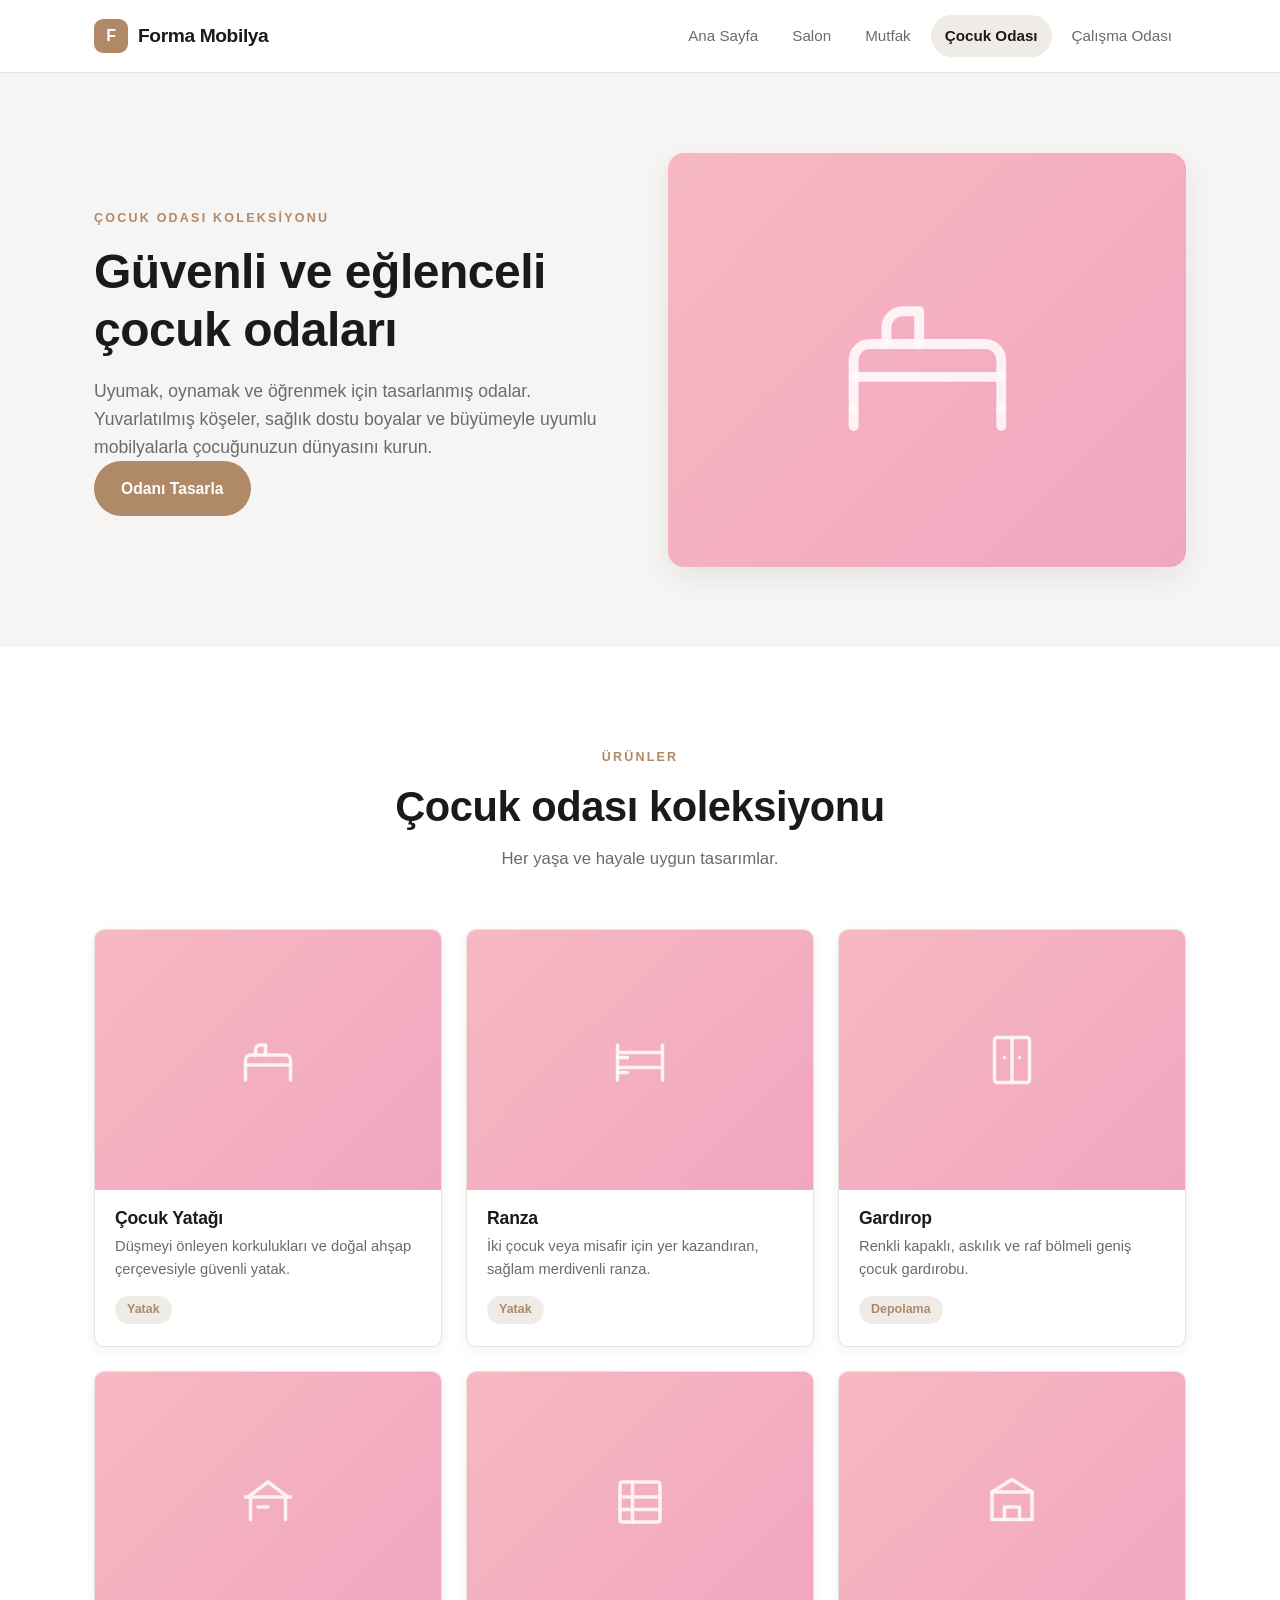
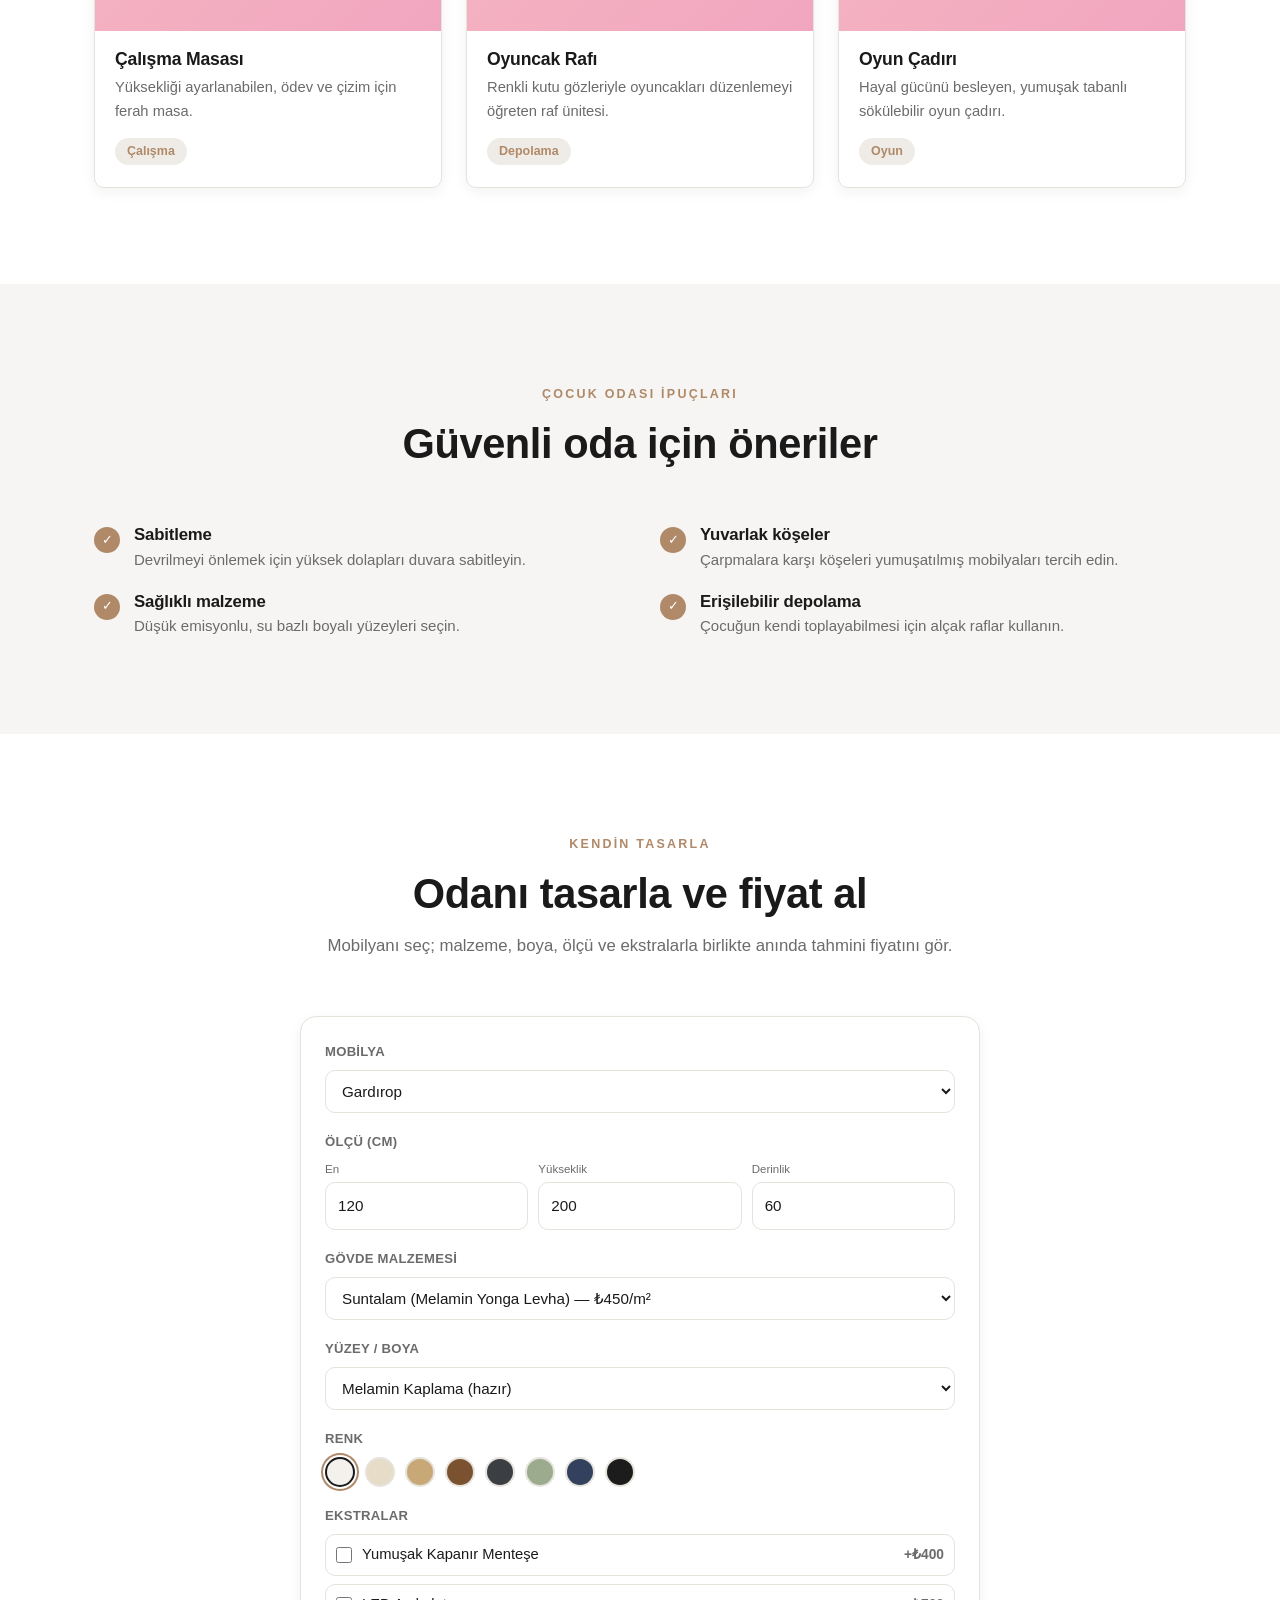
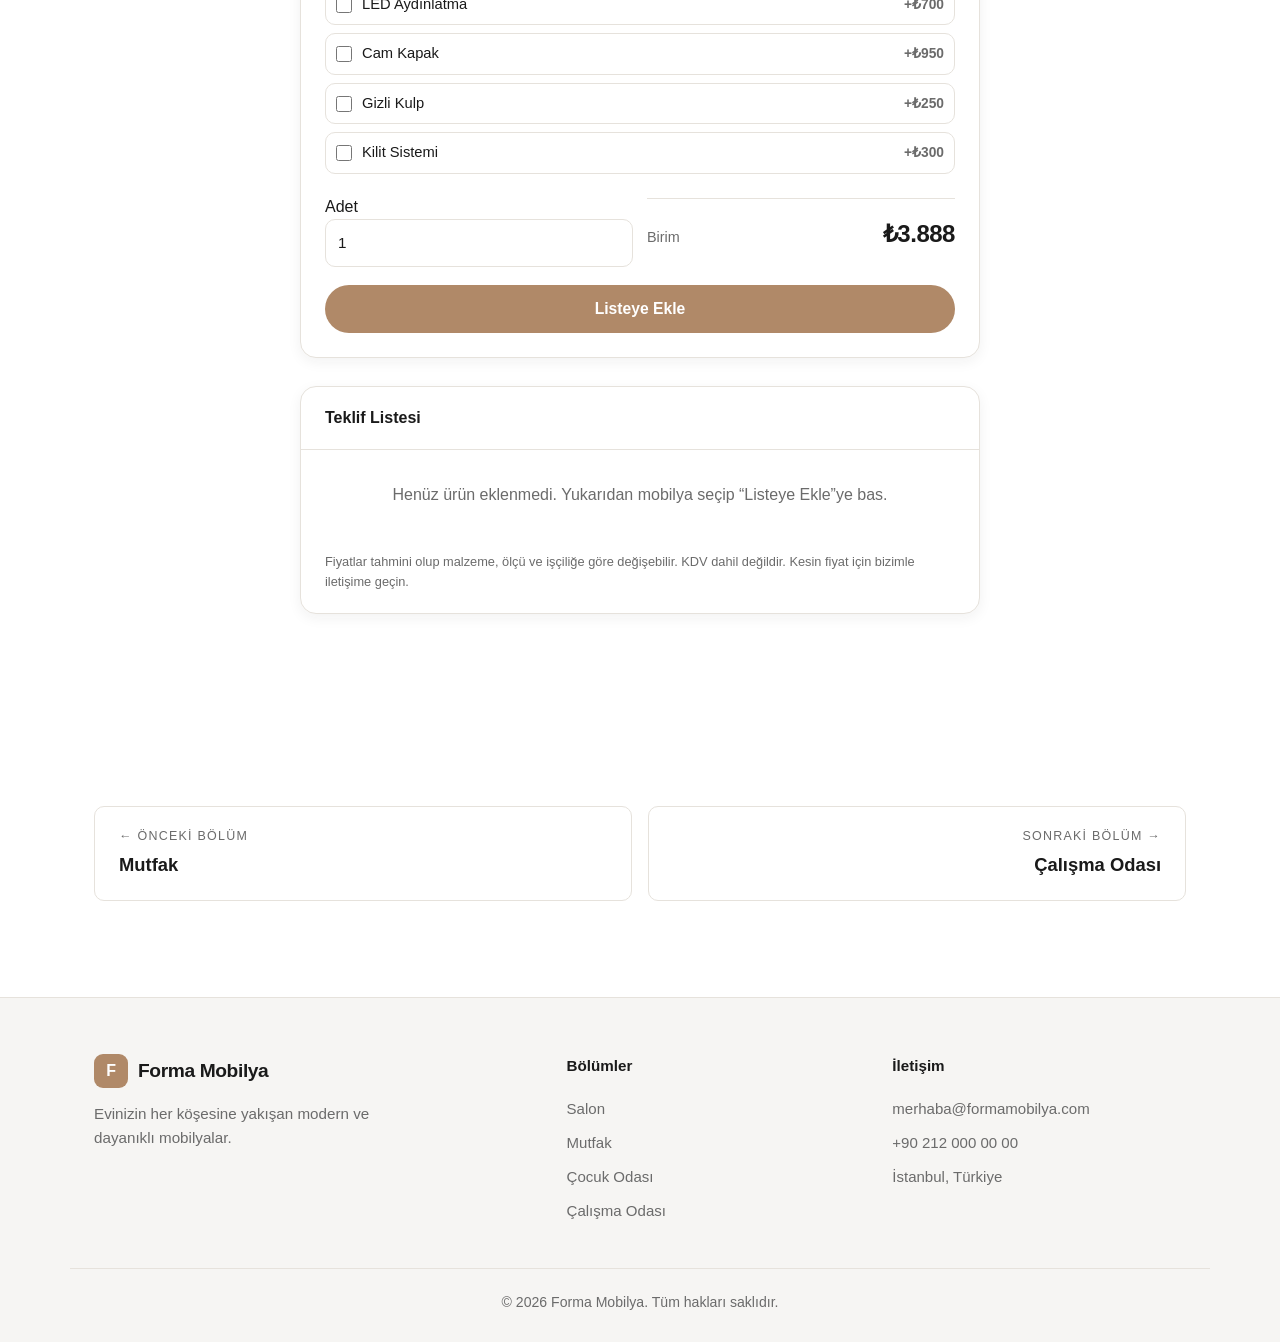
==== commit 63b78a32: "Tasarlayıcı: fotoğraf yükleme ve 3D yerleştirme kaldırıldı; sadece fiyatlandırma paneli kaldı (tüm o" ====
--- a/cocuk-odasi.html
+++ b/cocuk-odasi.html
@@ -141,7 +141,7 @@
         <div class="section-head reveal">
           <span class="eyebrow">Kendin tasarla</span>
           <h2>Odanı tasarla ve fiyat al</h2>
-          <p>Odanın fotoğrafını yükle, mobilyaları yerleştir; malzeme, boya ve ölçü seç — anında tahmini fiyatını gör.</p>
+          <p>Mobilyanı seç; malzeme, boya, ölçü ve ekstralarla birlikte anında tahmini fiyatını gör.</p>
         </div>
         <div data-room="cocuk"></div>
       </div>
--- a/css/configurator.css
+++ b/css/configurator.css
@@ -1,10 +1,8 @@
 /* ===== Forma Mobilya — Oda Tasarlayıcı (Configurator) ===== */
 
 .cfg {
-  display: grid;
-  grid-template-columns: 1.15fr 0.85fr;
-  gap: 28px;
-  align-items: start;
+  max-width: 680px;
+  margin: 0 auto;
 }
 
 /* --- Sahne / fotoğraf alanı --- */
@@ -99,6 +97,163 @@
   font-size: 0.7rem;
 }
 
+/* Fotoğraf üzerindeki 3D modeller */
+.cfg-model {
+  position: absolute;
+  top: 40%;
+  left: 40%;
+  width: 130px;
+  cursor: grab;
+  user-select: none;
+  touch-action: none;
+  filter: drop-shadow(0 8px 12px rgba(0, 0, 0, 0.35));
+  z-index: 2;
+}
+
+.cfg-model.dragging {
+  cursor: grabbing;
+  z-index: 5;
+}
+
+.cfg-model svg {
+  display: block;
+  width: 100%;
+  height: auto;
+  overflow: visible;
+  pointer-events: none;
+}
+
+.cfg-model-badge {
+  position: absolute;
+  top: -10px;
+  left: -10px;
+  width: 22px;
+  height: 22px;
+  border-radius: 50%;
+  background: var(--accent);
+  color: #fff;
+  display: grid;
+  place-items: center;
+  font-size: 0.72rem;
+  font-weight: 700;
+  box-shadow: 0 2px 6px rgba(0, 0, 0, 0.3);
+  z-index: 2;
+}
+
+.cfg-model-del {
+  position: absolute;
+  top: -10px;
+  right: -10px;
+  width: 22px;
+  height: 22px;
+  border-radius: 50%;
+  background: rgba(20, 20, 20, 0.78);
+  color: #fff;
+  border: none;
+  cursor: pointer;
+  font-size: 15px;
+  line-height: 1;
+  display: grid;
+  place-items: center;
+  opacity: 0;
+  transition: opacity 0.15s ease;
+  z-index: 3;
+}
+
+.cfg-model:hover .cfg-model-del {
+  opacity: 1;
+}
+
+.cfg-model-name {
+  position: absolute;
+  left: 50%;
+  bottom: -8px;
+  transform: translate(-50%, 100%);
+  background: rgba(26, 26, 26, 0.82);
+  color: #fff;
+  font-size: 0.68rem;
+  font-weight: 600;
+  padding: 3px 8px;
+  border-radius: 100px;
+  white-space: nowrap;
+  opacity: 0;
+  transition: opacity 0.15s ease;
+  pointer-events: none;
+}
+
+.cfg-model:hover .cfg-model-name {
+  opacity: 1;
+}
+
+.cfg-model-resize {
+  position: absolute;
+  right: -7px;
+  bottom: -7px;
+  width: 16px;
+  height: 16px;
+  border-radius: 50%;
+  background: #fff;
+  border: 2px solid var(--accent);
+  cursor: nwse-resize;
+  opacity: 0;
+  transition: opacity 0.15s ease;
+  z-index: 3;
+  touch-action: none;
+}
+
+.cfg-model:hover .cfg-model-resize {
+  opacity: 1;
+}
+
+/* Gerçek 3D (Three.js) modeli */
+.cfg-model--3d {
+  width: 180px;
+  filter: none;
+}
+
+.cfg-model--3d .cfg-model-canvas {
+  width: 100%;
+  aspect-ratio: 1 / 1;
+  cursor: grab;
+  touch-action: none;
+}
+
+.cfg-model--3d .cfg-model-canvas:active {
+  cursor: grabbing;
+}
+
+.cfg-model--3d .cfg-model-canvas canvas {
+  display: block;
+  width: 100% !important;
+  height: 100% !important;
+}
+
+.cfg-model-move {
+  position: absolute;
+  top: -12px;
+  left: 50%;
+  transform: translateX(-50%);
+  width: 30px;
+  height: 22px;
+  border-radius: 100px;
+  background: rgba(20, 20, 20, 0.78);
+  color: #fff;
+  border: none;
+  cursor: move;
+  display: grid;
+  place-items: center;
+  font-size: 13px;
+  line-height: 1;
+  opacity: 0;
+  transition: opacity 0.15s ease;
+  z-index: 3;
+  touch-action: none;
+}
+
+.cfg-model--3d:hover .cfg-model-move {
+  opacity: 1;
+}
+
 .cfg-photo-actions {
   display: flex;
   gap: 10px;
@@ -277,7 +432,8 @@
 
 /* --- Sepet / teklif --- */
 .cfg-cart {
-  margin-top: 28px;
+  max-width: 680px;
+  margin: 28px auto 0;
   background: var(--bg);
   border: 1px solid var(--border);
   border-radius: var(--radius);
